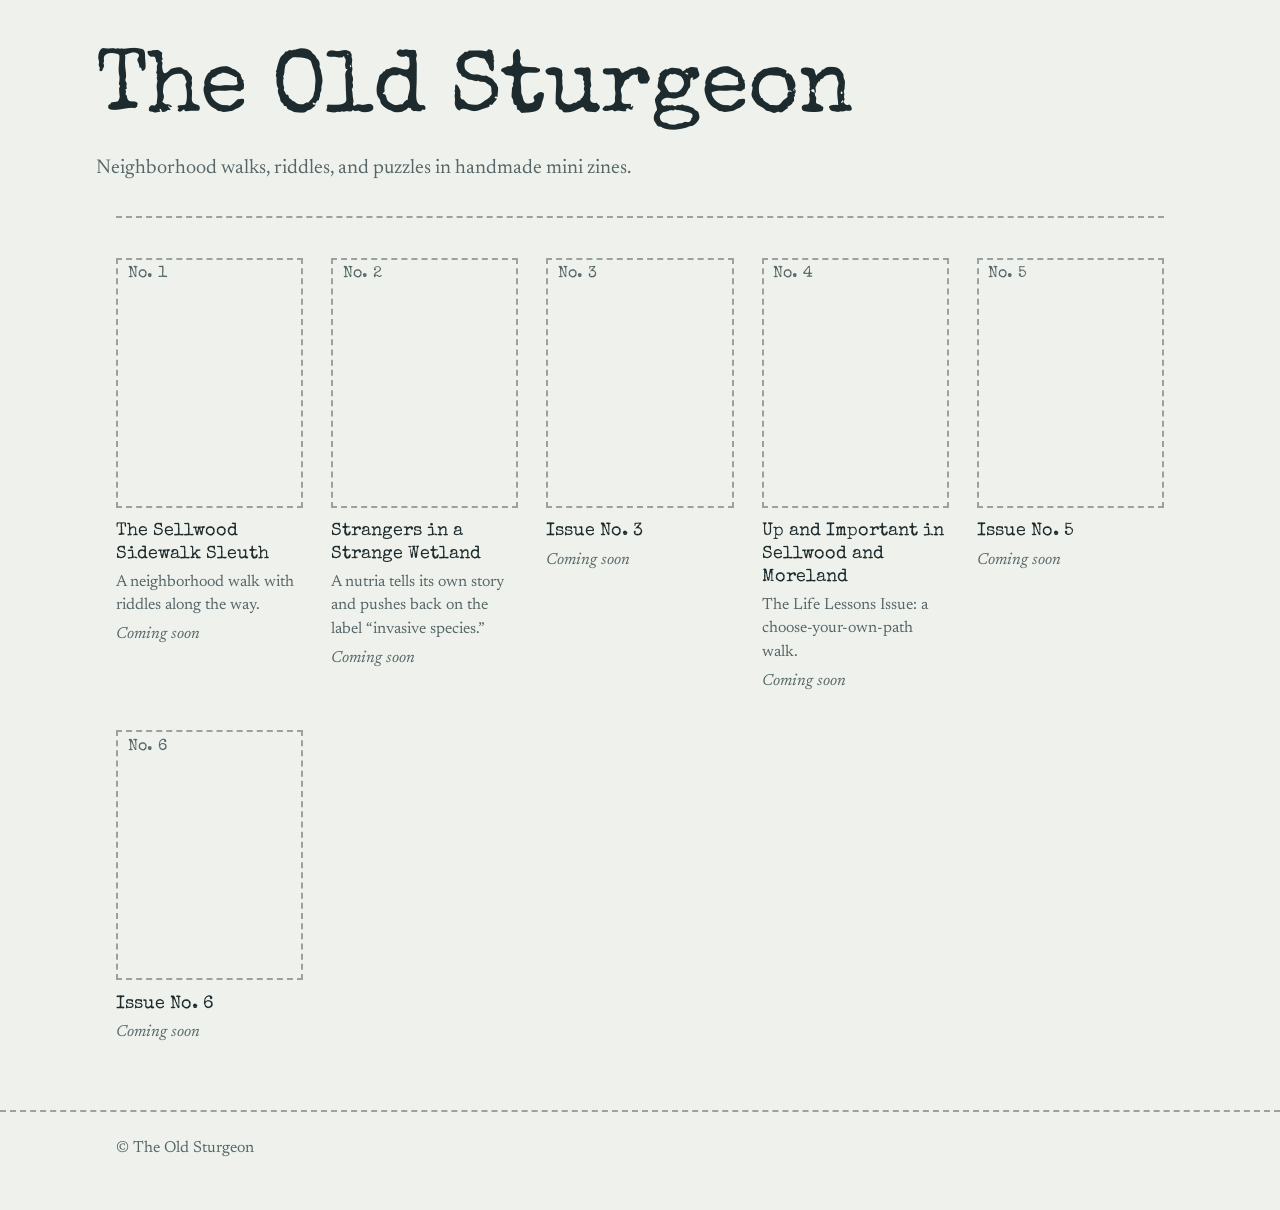
==== index.html @ d232f203 "Add files via upload" ====
<!doctype html>
<html lang="en">
<head>
  <meta charset="utf-8">
  <meta name="viewport" content="width=device-width, initial-scale=1">
  <title>The Old Sturgeon</title>
  <meta name="description" content="Neighborhood walks, riddles, and puzzles in handmade mini zines.">
  <link rel="preconnect" href="https://fonts.googleapis.com">
  <link rel="preconnect" href="https://fonts.gstatic.com" crossorigin>
  <link href="https://fonts.googleapis.com/css2?family=Newsreader:ital,opsz,wght@0,6..72,400;0,6..72,600;1,6..72,400&family=Special+Elite&display=swap" rel="stylesheet">
  <link rel="stylesheet" href="style.css">
</head>
<body data-page="home">
  <header class="wrap masthead">
    <h1><a href="index.html">The Old Sturgeon</a></h1>
    <p id="tagline"></p>
  </header>
  <div class="wrap"><hr class="cut"></div>

  <main class="wrap">
    <div class="shelf" id="issues"></div>
  </main>

  <footer class="site-footer">
    <div class="wrap">
      <span>&copy; The Old Sturgeon</span>
      <span id="footer-links"></span>
    </div>
  </footer>

  <script src="zines.js"></script>
  <script src="app.js"></script>
</body>
</html>
---- style.css ----
:root {
  --paper: #EFF2EC;
  --ink: #1D2B2E;
  --river: #3F6670;
  --mute: #566669;
  --hi: #F2D45C;
  --hi-ink: #1D2B2E;
  --cut: rgba(29, 43, 46, 0.4);
  --serif: "Newsreader", Georgia, "Times New Roman", serif;
  --type: "Special Elite", "Courier New", Courier, monospace;
}
@media (prefers-color-scheme: dark) {
  :root {
    --paper: #121A1C;
    --ink: #E6ECE8;
    --river: #5F8F9A;
    --mute: #9AABAD;
    --cut: rgba(230, 236, 232, 0.4);
  }
}

* { box-sizing: border-box; }
html { color-scheme: light dark; }
body {
  margin: 0;
  background: var(--paper);
  color: var(--ink);
  font-family: var(--serif);
  font-size: 1.125rem;
  line-height: 1.6;
}
a { color: inherit; }
a:focus-visible { outline: 3px solid var(--hi); outline-offset: 3px; }

.wrap { max-width: 68rem; margin: 0 auto; padding: 0 1.25rem; }

/* masthead */
.masthead { padding: 3rem 0 2rem; }
.masthead h1 {
  font-family: var(--type);
  font-weight: 400;
  font-size: clamp(2.6rem, 9vw, 5.5rem);
  line-height: 1;
  margin: 0 0 1rem;
  letter-spacing: -0.01em;
}
.masthead h1 a { text-decoration: none; }
.masthead p { max-width: 34rem; margin: 0; color: var(--mute); font-size: 1.25rem; }
.cut { border: 0; border-top: 2px dashed var(--cut); margin: 0 0 2.5rem; }

/* shelf */
.shelf {
  display: grid;
  grid-template-columns: repeat(auto-fill, minmax(11.5rem, 1fr));
  gap: 2.25rem 1.75rem;
  padding-bottom: 4rem;
}
.issue { display: block; text-decoration: none; }
.cover {
  position: relative;
  aspect-ratio: 3 / 4;
  background: var(--river);
  overflow: hidden;
}
.cover img { width: 100%; height: 100%; object-fit: cover; display: block; }
.tag {
  position: absolute;
  top: 0; left: 0;
  background: var(--hi);
  color: var(--hi-ink);
  font-family: var(--type);
  font-size: 1rem;
  padding: 0.15rem 0.6rem;
}
.issue-title { font-family: var(--type); font-weight: 400; font-size: 1.15rem; line-height: 1.25; margin: 0.8rem 0 0.3rem; }
.issue-blurb { margin: 0; color: var(--mute); font-size: 1rem; line-height: 1.45; }
.issue-note { margin: 0.3rem 0 0; color: var(--mute); font-style: italic; font-size: 1rem; }
a.issue:hover .issue-title { text-decoration: underline; text-underline-offset: 4px; }
.issue.soon .cover { background: transparent; border: 2px dashed var(--cut); }
.issue.soon .tag { background: transparent; color: var(--mute); }

/* reader */
.reader-head { margin-bottom: 1.5rem; }
.reader-head .tag { position: static; display: inline-block; margin-bottom: 0.75rem; }
.reader-title { font-family: var(--type); font-weight: 400; font-size: clamp(1.9rem, 5vw, 3rem); line-height: 1.1; margin: 0 0 0.5rem; }
.frame { aspect-ratio: 4 / 3; min-height: 30rem; background: var(--river); }
.frame iframe { width: 100%; height: 100%; border: 0; display: block; }
.reader-links { margin: 1rem 0 0; }
.pager { display: flex; justify-content: space-between; gap: 1rem; margin: 2rem 0 4rem; }
.pager a { font-family: var(--type); }
.back { display: inline-block; margin: 1.5rem 0 0; font-family: var(--type); }

/* footer */
.site-footer { border-top: 2px dashed var(--cut); padding: 1.5rem 0 3rem; color: var(--mute); font-size: 1rem; }
.site-footer .wrap { display: flex; flex-wrap: wrap; gap: 0.5rem 2rem; justify-content: space-between; }
#footer-links { display: flex; gap: 1.5rem; }

@media (max-width: 40rem) {
  .frame { aspect-ratio: auto; height: 70vh; min-height: 24rem; }
}
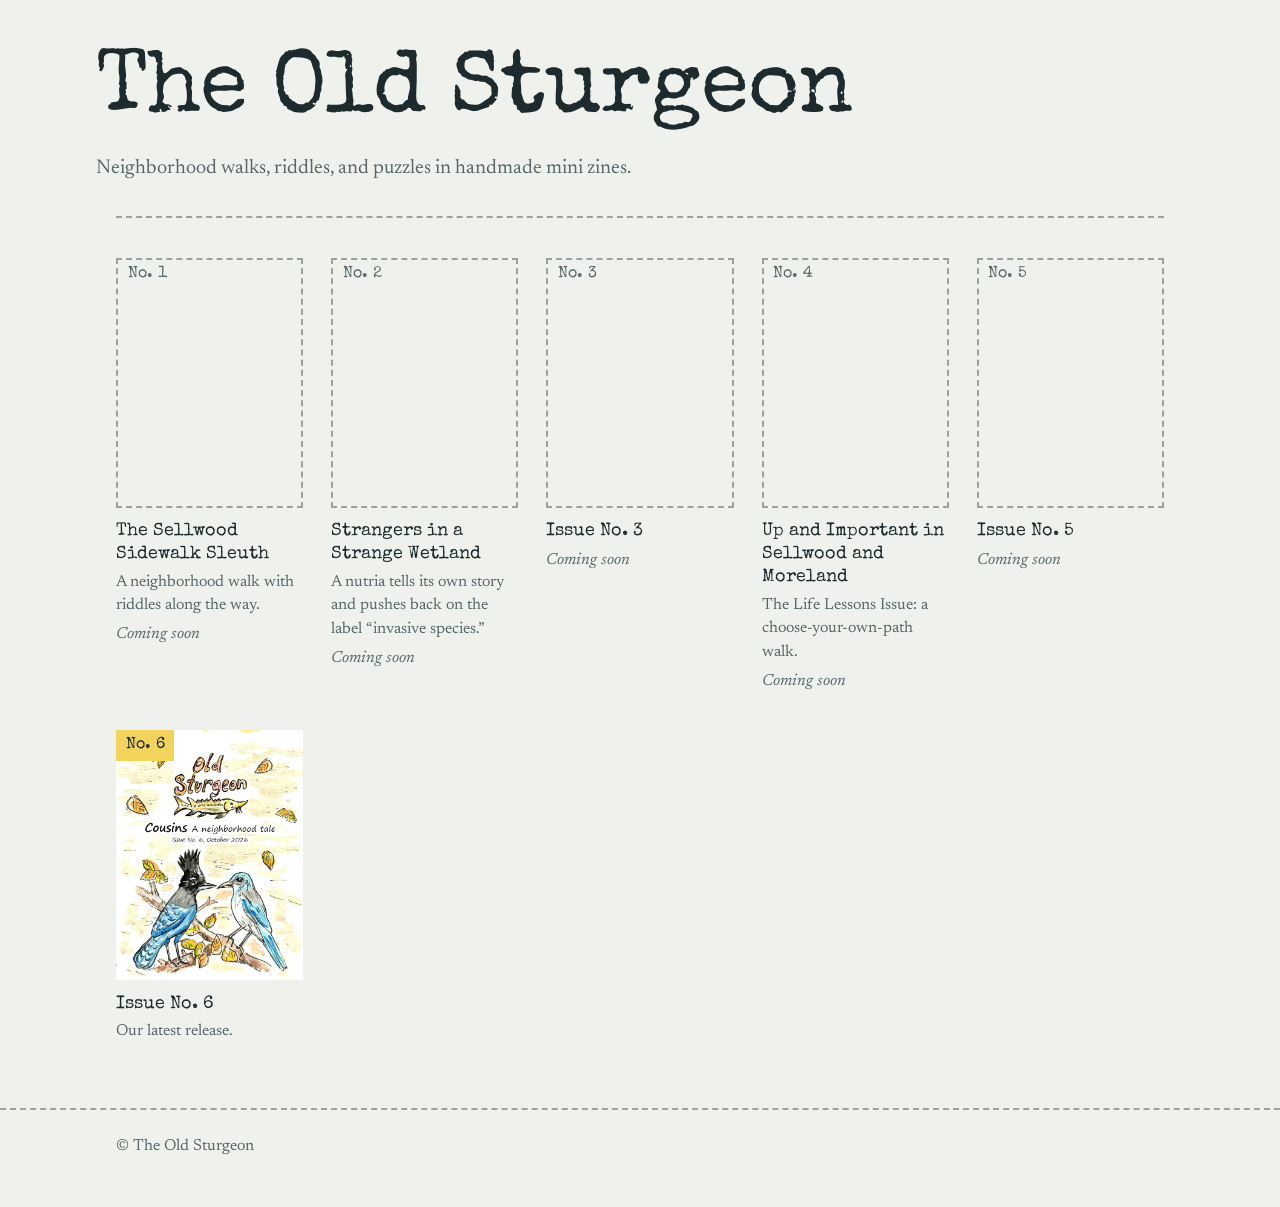
==== commit 5632f894: "Add files via upload" ====
--- a/index.html
+++ b/index.html
@@ -31,4 +31,4 @@
   <script src="zines.js"></script>
   <script src="app.js"></script>
 </body>
-</html>
+</html>
--- a/style.css
+++ b/style.css
@@ -98,3 +98,26 @@
 @media (max-width: 40rem) {
   .frame { aspect-ratio: auto; height: 70vh; min-height: 24rem; }
 }
+
+/* local flipbook additions */
+.local-frame {
+  background: transparent;
+  display: flex;
+  justify-content: center;
+  align-items: center;
+}
+.flipbook {
+  display: none;
+  box-shadow: 0 12px 30px rgba(0, 0, 0, 0.5);
+  background-color: #fff;
+}
+.page {
+  background-color: #fff;
+  overflow: hidden;
+}
+.page img {
+  width: 100%;
+  height: 100%;
+  object-fit: contain;
+  display: block;
+}
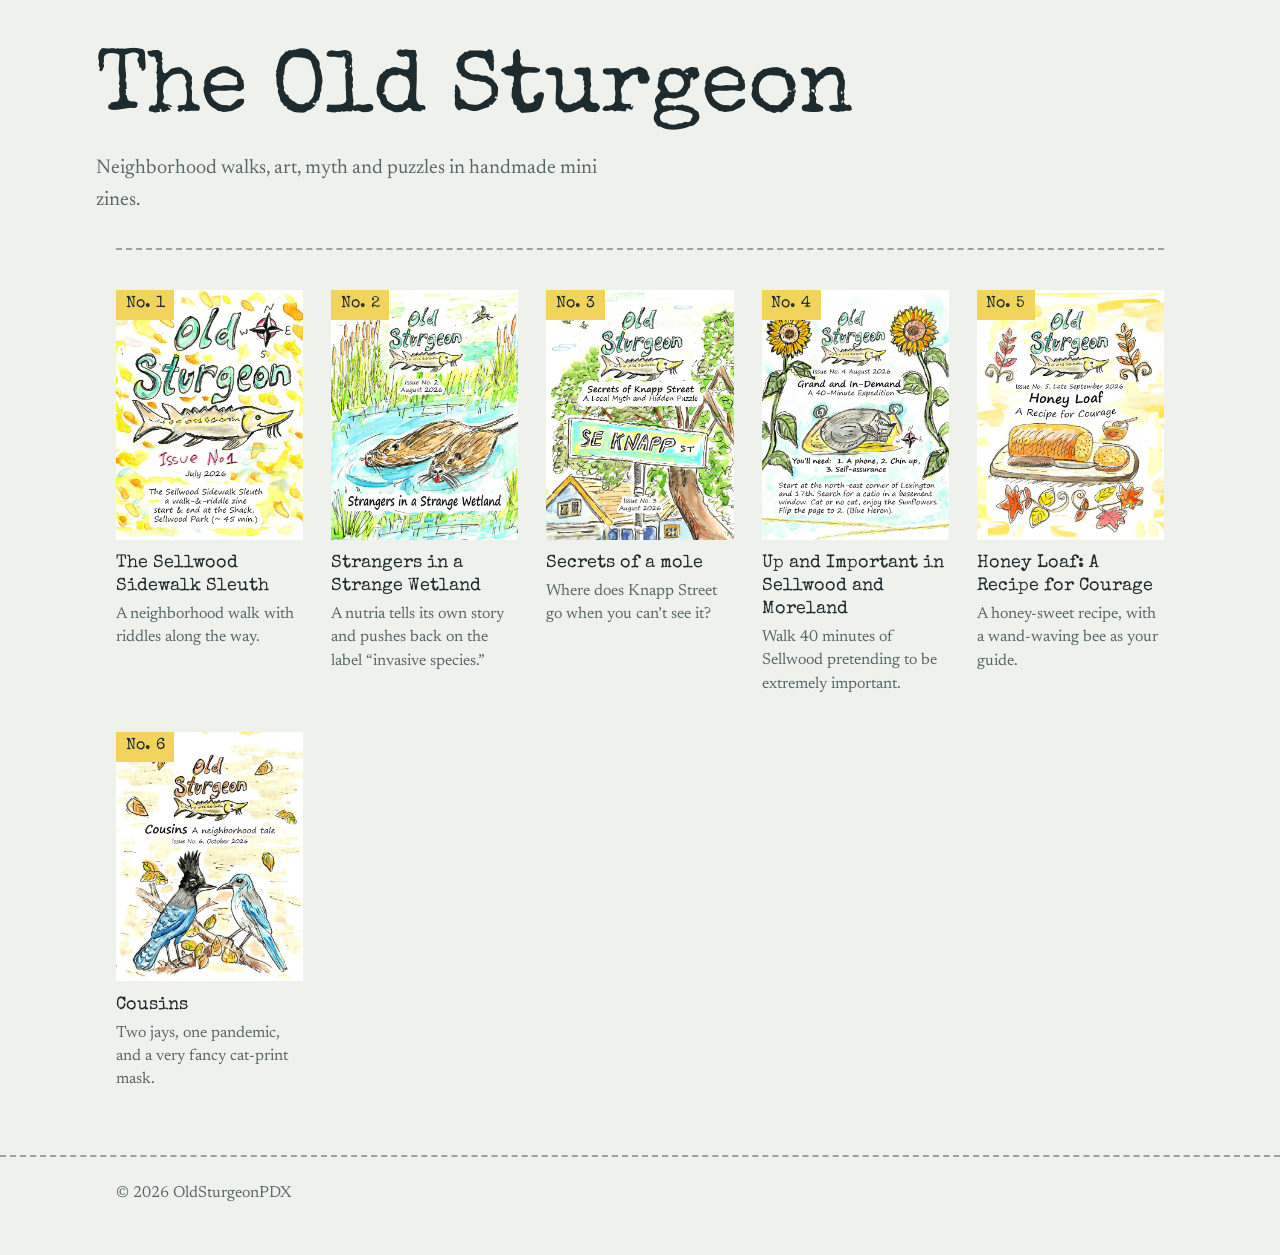
==== commit c6aea0f3: "Update index.html" ====
--- a/index.html
+++ b/index.html
@@ -23,7 +23,7 @@
 
   <footer class="site-footer">
     <div class="wrap">
-      <span>&copy; The Old Sturgeon</span>
+      <span>&copy; 2026 OldSturgeonPDX</span>
       <span id="footer-links"></span>
     </div>
   </footer>
@@ -31,4 +31,4 @@
   <script src="zines.js"></script>
   <script src="app.js"></script>
 </body>
-</html>+</html>
--- a/style.css
+++ b/style.css
@@ -121,3 +121,4 @@
   object-fit: contain;
   display: block;
 }
+.hint { margin: 0 0 1rem; font-style: italic; opacity: 0.8; }
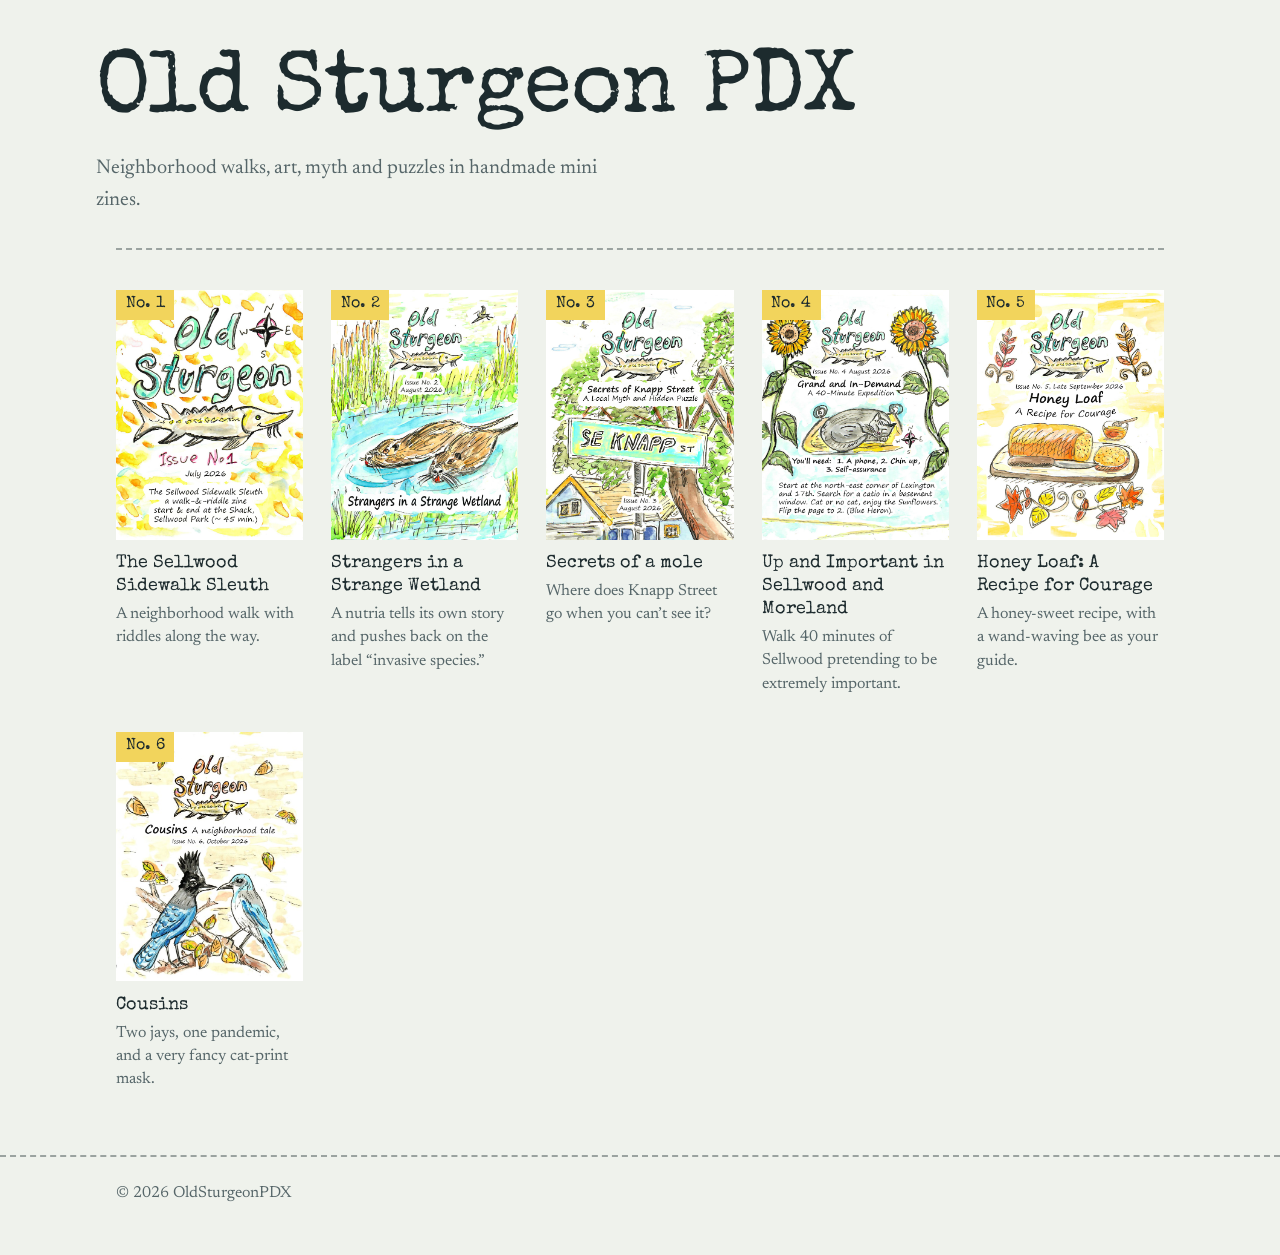
==== commit 42f53028: "Update index.html" ====
--- a/index.html
+++ b/index.html
@@ -12,7 +12,7 @@
 </head>
 <body data-page="home">
   <header class="wrap masthead">
-    <h1><a href="index.html">The Old Sturgeon</a></h1>
+    <h1><a href="index.html">Old Sturgeon PDX</a></h1>
     <p id="tagline"></p>
   </header>
   <div class="wrap"><hr class="cut"></div>
